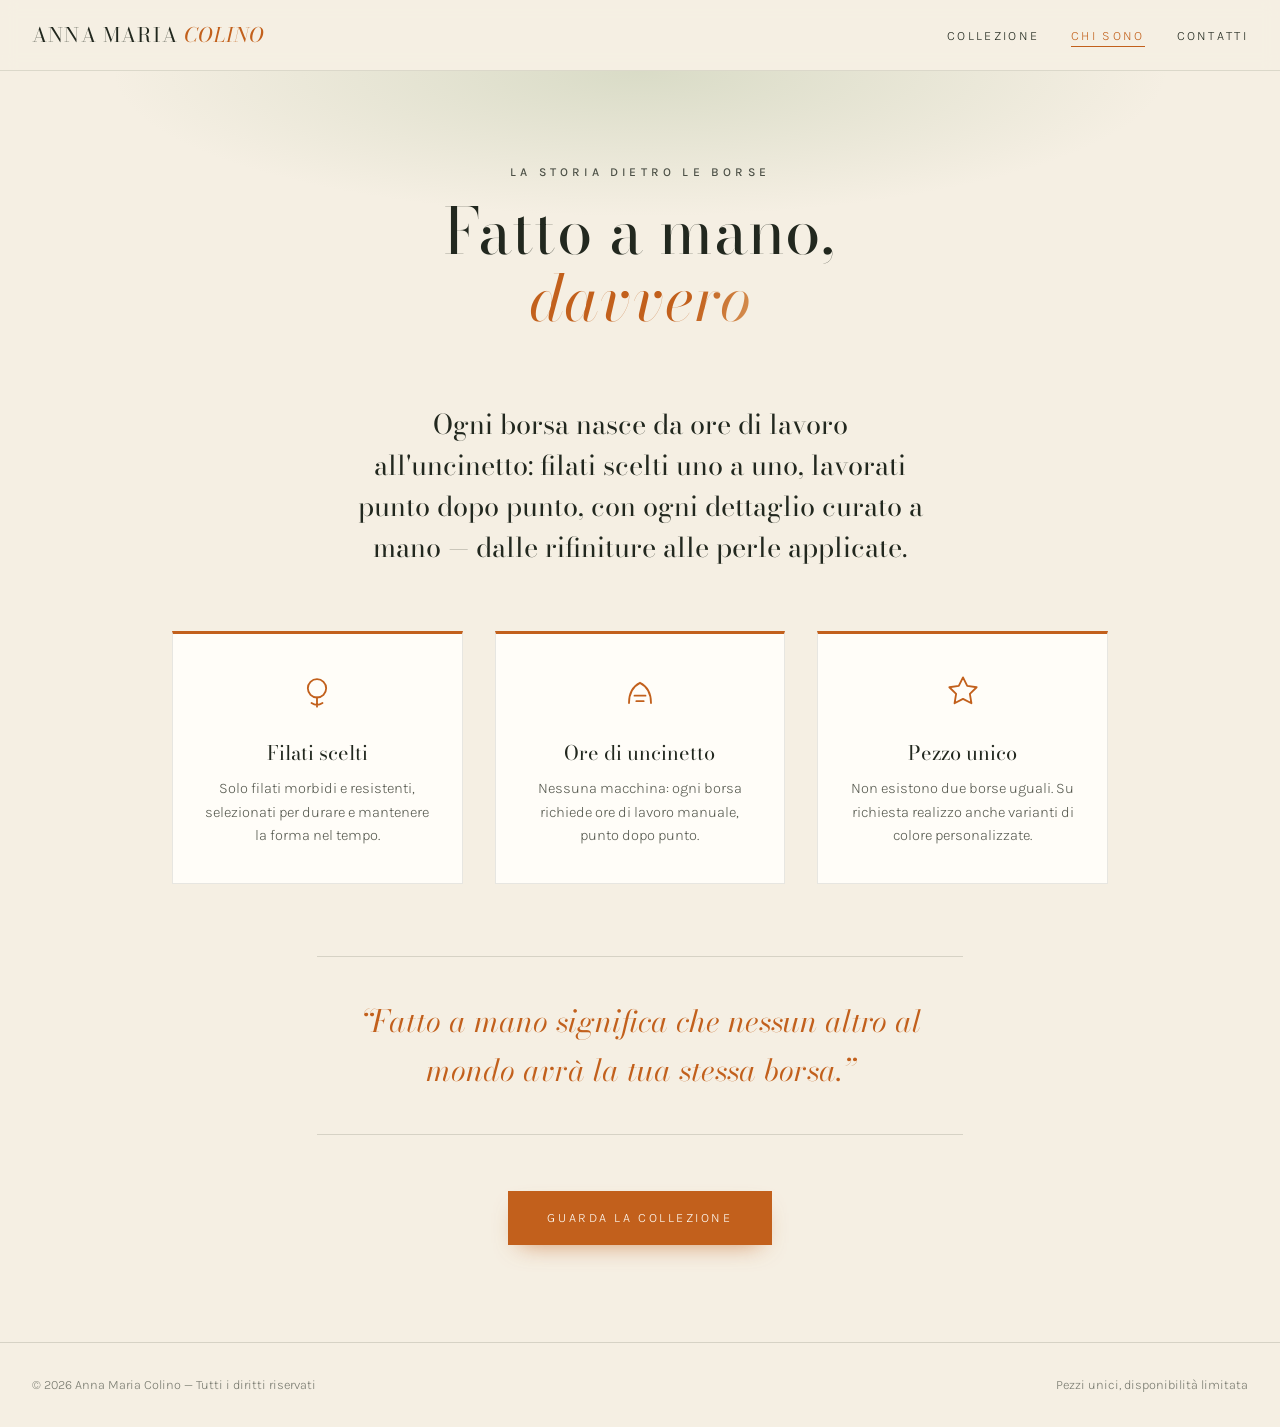
==== chi-sono.html @ 3a555c47 "Fix fascia grigia sopra la prima foto: entrambe le immagini in assoluto Co-Authored-By: Claude Opus " ====
<!DOCTYPE html>
<html lang="it">
<head>
<meta charset="UTF-8">
<meta name="viewport" content="width=device-width, initial-scale=1.0, viewport-fit=cover">
<title>Chi sono — Anna Maria Colino</title>
<meta name="description" content="La storia dietro le borse fatte a mano all'uncinetto di Anna Maria Colino.">
<link rel="preconnect" href="https://fonts.googleapis.com">
<link rel="preconnect" href="https://fonts.gstatic.com" crossorigin>
<link href="https://fonts.googleapis.com/css2?family=Bodoni+Moda:ital,opsz,wght@0,6..96,400;0,6..96,600;1,6..96,400&family=Karla:wght@300;400;500;600&display=swap" rel="stylesheet">
<link rel="stylesheet" href="style.css?v=5">
<noscript><style>.reveal{opacity:1!important;transform:none!important;}</style></noscript>
</head>
<body>

<div class="scroll-progress" aria-hidden="true"></div>

<nav>
  <a class="logo" href="index.html">Anna Maria <em>Colino</em></a>
  <ul>
    <li><a href="collezione.html">Collezione</a></li>
    <li><a href="chi-sono.html" class="active">Chi sono</a></li>
    <li><a href="contatti.html">Contatti</a></li>
  </ul>
</nav>

<div class="page-head">
  <p class="eyebrow">La storia dietro le borse</p>
  <h1>Fatto a mano, <em>davvero</em></h1>
</div>

<section class="story page-section">
  <p class="story-lead reveal">Ogni borsa nasce da ore di lavoro all'uncinetto: filati scelti uno a uno, lavorati punto dopo punto, con ogni dettaglio curato a mano — dalle rifiniture alle perle applicate.</p>

  <div class="story-points">
    <div class="story-point reveal">
      <svg viewBox="0 0 48 48" aria-hidden="true"><circle cx="24" cy="20" r="10" fill="none" stroke="currentColor" stroke-width="2"/><path d="M24 30 v10 M18 36 q6 4 12 0" fill="none" stroke="currentColor" stroke-width="2" stroke-linecap="round"/></svg>
      <h3>Filati scelti</h3>
      <p>Solo filati morbidi e resistenti, selezionati per durare e mantenere la forma nel tempo.</p>
    </div>
    <div class="story-point reveal">
      <svg viewBox="0 0 48 48" aria-hidden="true"><path d="M12 36 Q12 20 24 14 Q36 20 36 36" fill="none" stroke="currentColor" stroke-width="2" stroke-linecap="round"/><path d="M18 28 h12 M20 34 h8" stroke="currentColor" stroke-width="2" stroke-linecap="round"/></svg>
      <h3>Ore di uncinetto</h3>
      <p>Nessuna macchina: ogni borsa richiede ore di lavoro manuale, punto dopo punto.</p>
    </div>
    <div class="story-point reveal">
      <svg viewBox="0 0 48 48" aria-hidden="true"><path d="M24 8 l4.6 9.3 10.3 1.5 -7.4 7.3 1.7 10.2 -9.2 -4.8 -9.2 4.8 1.7 -10.2 -7.4 -7.3 10.3 -1.5 Z" fill="none" stroke="currentColor" stroke-width="2" stroke-linejoin="round"/></svg>
      <h3>Pezzo unico</h3>
      <p>Non esistono due borse uguali. Su richiesta realizzo anche varianti di colore personalizzate.</p>
    </div>
  </div>

  <blockquote class="story-quote reveal">
    “Fatto a mano significa che nessun altro al mondo avrà la tua stessa borsa.”
  </blockquote>

  <p class="story-cta reveal"><a class="btn" href="collezione.html">Guarda la collezione</a></p>
</section>

<footer>
  <span>© 2026 Anna Maria Colino — Tutti i diritti riservati</span>
  <span>Pezzi unici, disponibilità limitata</span>
</footer>

<script src="script.js?v=5"></script>
</body>
</html>
---- style.css ----
:root{
  --paper:#F5EFE3;
  --ink:#22281F;
  --cognac:#C2601C;
  --sage:#AFBE9C;
  --white:#FFFDF8;
  --display:'Bodoni Moda', serif;
  --body:'Karla', sans-serif;
}
*{margin:0;padding:0;box-sizing:border-box;}
html{scroll-behavior:smooth;}
body{
  background:var(--paper);
  color:var(--ink);
  font-family:var(--body);
  font-weight:300;
  line-height:1.6;
  -webkit-font-smoothing:antialiased;
}
::selection{background:var(--cognac);color:var(--white);}
@media (prefers-reduced-motion: reduce){
  *{animation:none!important;transition:none!important;}
  html{scroll-behavior:auto;}
}

/* ---------- SCROLL PROGRESS ---------- */
.scroll-progress{
  position:fixed; top:0; left:0; z-index:60;
  height:3px; width:100%;
  background:linear-gradient(90deg, var(--cognac), color-mix(in srgb, var(--cognac) 60%, var(--sage)));
  transform-origin:left;
  transform:scaleX(0);
}

/* ---------- MARQUEE ---------- */
.marquee{
  overflow:hidden;
  padding:1.1rem 0;
  background:var(--cognac);
}
.marquee-track{
  display:flex; width:max-content;
  animation:marquee 28s linear infinite;
}
.marquee-track span{
  font-family:var(--display); font-style:italic;
  font-size:1.1rem; letter-spacing:.08em;
  color:var(--white);
  white-space:nowrap;
}
@keyframes marquee{
  to{transform:translateX(-50%);}
}

/* ---------- NAV ---------- */
nav{
  position:sticky; top:0; z-index:50;
  display:flex; justify-content:space-between; align-items:center;
  padding:1.2rem 2rem;
  background:color-mix(in srgb, var(--paper) 88%, transparent);
  backdrop-filter:blur(8px);
  border-bottom:1px solid color-mix(in srgb, var(--ink) 12%, transparent);
  transition:box-shadow .3s ease;
}
nav.scrolled{box-shadow:0 6px 24px -12px color-mix(in srgb, var(--ink) 30%, transparent);}
.logo{
  font-family:var(--display); font-size:1.25rem; letter-spacing:.06em;
  text-decoration:none; color:var(--ink);
}
.logo em{color:var(--cognac);}
nav ul{display:flex; gap:2rem; list-style:none;}
nav a{
  text-decoration:none; color:var(--ink);
  font-size:.8rem; text-transform:uppercase; letter-spacing:.18em;
  position:relative;
}
nav ul a::after{
  content:""; position:absolute; left:0; bottom:-4px;
  width:100%; height:1px; background:var(--cognac);
  transform:scaleX(0); transform-origin:right;
  transition:transform .3s ease;
}
nav ul a:hover::after, nav ul a:focus-visible::after{transform:scaleX(1); transform-origin:left;}
nav a:hover, nav a:focus-visible{color:var(--cognac);}
nav ul a.active{color:var(--cognac);}
nav ul a.active::after{transform:scaleX(1);}
a:focus-visible, button:focus-visible{outline:2px solid var(--cognac); outline-offset:3px;}

/* ---------- HERO ---------- */
header{
  min-height:calc(88svh - 70px);
  display:grid; place-items:center;
  text-align:center;
  padding:4rem 1.5rem 4rem;
  position:relative;
  overflow:hidden;
}
header::before{
  content:"";
  position:absolute; inset:0;
  background:
    radial-gradient(ellipse 60% 45% at 50% 60%, color-mix(in srgb, var(--sage) 65%, transparent), transparent 70%),
    radial-gradient(ellipse 45% 35% at 78% 22%, color-mix(in srgb, var(--cognac) 18%, transparent), transparent 70%),
    radial-gradient(ellipse 40% 30% at 18% 80%, color-mix(in srgb, var(--cognac) 14%, transparent), transparent 70%);
  pointer-events:none;
}
header::after{
  content:"";
  position:absolute; inset:0;
  background-image:radial-gradient(color-mix(in srgb, var(--ink) 7%, transparent) 1px, transparent 1px);
  background-size:22px 22px;
  mask-image:radial-gradient(ellipse 70% 60% at 50% 50%, black, transparent 75%);
  pointer-events:none;
}
.hero-inner{position:relative; z-index:1;}
.hero-inner > *{
  opacity:0;
  animation:heroUp .9s cubic-bezier(.22,.8,.3,1) forwards;
}
.hero-inner .eyebrow{animation-delay:.1s;}
.hero-inner h1{animation-delay:.25s;}
.hero-inner p{animation-delay:.45s;}
.hero-inner .hero-actions{animation-delay:.65s;}
@keyframes heroUp{
  from{opacity:0; transform:translateY(28px);}
  to{opacity:1; transform:none;}
}
.eyebrow{
  font-size:.75rem; text-transform:uppercase; letter-spacing:.35em;
  color:var(--cognac); font-weight:500;
  margin-bottom:1.5rem;
}
h1{
  font-family:var(--display);
  font-weight:400;
  font-size:clamp(2.6rem, 8vw, 6rem);
  line-height:1.05;
  letter-spacing:.01em;
  max-width:14ch;
  margin-inline:auto;
}
h1 em{
  font-style:italic;
  background:linear-gradient(110deg, var(--cognac) 35%, #d99a5e 50%, var(--cognac) 65%);
  background-size:220% 100%;
  -webkit-background-clip:text; background-clip:text;
  -webkit-text-fill-color:transparent; color:transparent;
  animation:shimmer 4.5s ease-in-out infinite;
}
@keyframes shimmer{
  0%,100%{background-position:110% 0;}
  50%{background-position:-10% 0;}
}

/* particelle fluttuanti nella hero */
.dot{
  position:absolute; border-radius:50%;
  background:color-mix(in srgb, var(--cognac) 75%, var(--paper));
  opacity:.5; pointer-events:none;
  animation:float linear infinite;
}
@keyframes float{
  from{transform:translateY(15vh) rotate(0deg);}
  to{transform:translateY(-110vh) rotate(340deg);}
}
header p{
  max-width:44ch;
  margin:1.8rem auto 2.5rem;
  font-size:1.05rem;
  color:color-mix(in srgb, var(--ink) 80%, var(--paper));
}
.btn{
  display:inline-block;
  will-change:transform;
  background:var(--cognac); color:var(--white);
  text-decoration:none;
  font-size:.8rem; text-transform:uppercase; letter-spacing:.2em;
  padding:1rem 2.4rem;
  border:1px solid var(--cognac);
  box-shadow:0 10px 24px -12px color-mix(in srgb, var(--cognac) 70%, transparent);
  transition:background .25s, color .25s, box-shadow .25s;
}
.btn:hover{background:transparent; color:var(--cognac); box-shadow:none;}
.btn--ghost{background:transparent; color:var(--ink); border-color:var(--ink); box-shadow:none; margin-left:.75rem;}
.btn--ghost:hover{background:var(--ink); color:var(--white);}

.scroll-hint{
  position:absolute; bottom:2rem; left:50%; transform:translateX(-50%);
  color:color-mix(in srgb, var(--ink) 55%, var(--paper));
  animation:bob 2.4s ease-in-out infinite;
}
.scroll-hint:hover{color:var(--cognac);}
@keyframes bob{
  0%,100%{transform:translate(-50%,0);}
  50%{transform:translate(-50%,8px);}
}

/* ---------- TESTATA PAGINE INTERNE ---------- */
.page-head{
  padding:4.5rem 1.5rem 1rem;
  text-align:center;
  position:relative;
}
.page-head::before{
  content:"";
  position:absolute; inset:0;
  background:radial-gradient(ellipse 55% 70% at 50% 0%, color-mix(in srgb, var(--sage) 40%, transparent), transparent 75%);
  pointer-events:none;
}
.page-head > *{
  position:relative;
  opacity:0;
  animation:heroUp .8s cubic-bezier(.22,.8,.3,1) forwards;
}
.page-head .eyebrow{animation-delay:.05s; margin-bottom:1rem;}
.page-head h1{font-size:clamp(2.2rem, 6vw, 4rem); animation-delay:.2s;}
.page-head p{
  max-width:48ch; margin:1.2rem auto 0;
  color:color-mix(in srgb, var(--ink) 80%, var(--paper));
  animation-delay:.35s;
}
.page-section{padding-top:3.5rem;}

/* ---------- SEZIONI ---------- */
section{padding:6rem 2rem;}
.section-head{
  display:flex; align-items:baseline; gap:1.5rem;
  max-width:1200px; margin:0 auto 3.5rem;
  border-bottom:1px solid color-mix(in srgb, var(--ink) 20%, transparent);
  padding-bottom:1rem;
}
.section-head h2{
  font-family:var(--display); font-weight:400;
  font-size:clamp(1.8rem, 4vw, 2.8rem);
}
.section-head span{
  font-size:.75rem; text-transform:uppercase; letter-spacing:.25em;
  color:var(--cognac);
}

/* ---------- GRIGLIA PRODOTTI ---------- */
.grid{
  max-width:1200px; margin:0 auto;
  display:grid;
  grid-template-columns:repeat(auto-fill, minmax(300px, 1fr));
  gap:2.5rem 2rem;
}
.grid--single{
  max-width:460px;
}
.card{
  background:var(--white);
  border:1px solid color-mix(in srgb, var(--ink) 10%, transparent);
  display:flex; flex-direction:column;
  transition:transform .2s ease-out, box-shadow .3s ease;
  transform-style:preserve-3d;
  will-change:transform;
}
.card:hover{
  box-shadow:0 24px 50px -18px color-mix(in srgb, var(--ink) 40%, transparent);
}
/* riflesso luce che attraversa la foto al passaggio */
.card-img::after{
  content:"";
  position:absolute; inset:0; z-index:1;
  background:linear-gradient(105deg, transparent 40%, color-mix(in srgb, var(--white) 35%, transparent) 50%, transparent 60%);
  transform:translateX(-120%);
  pointer-events:none;
}
.card:hover .card-img::after{
  transition:transform .9s ease;
  transform:translateX(120%);
}
.card-img{
  aspect-ratio:4/5;
  background:linear-gradient(160deg, var(--sage), color-mix(in srgb, var(--sage) 50%, var(--paper)));
  display:grid; place-items:center;
  position:relative;
  overflow:hidden;
}
.card-img img{
  width:100%; height:100%; object-fit:cover; display:block;
}
.badge{
  position:absolute; top:.9rem; left:.9rem; z-index:2;
  background:var(--cognac); color:var(--white);
  font-size:.65rem; text-transform:uppercase; letter-spacing:.15em;
  padding:.35rem .7rem;
}
.badge--sold{background:var(--ink);}
.card-body{padding:1.4rem 1.4rem 1.6rem; display:flex; flex-direction:column; gap:.4rem; flex:1;}
.card-body h3{
  font-family:var(--display); font-weight:400; font-size:1.35rem;
}
.card-body .desc{
  font-size:.9rem;
  color:color-mix(in srgb, var(--ink) 75%, var(--white));
  flex:1;
}
.card-foot{
  display:flex; justify-content:space-between; align-items:center;
  margin-top:1rem;
  padding-top:1rem;
  border-top:1px solid color-mix(in srgb, var(--ink) 10%, transparent);
}
.price{
  font-family:var(--display); font-size:1.25rem; color:var(--cognac);
}
.card-foot a{
  font-size:.72rem; text-transform:uppercase; letter-spacing:.18em;
  color:var(--ink); text-decoration:none;
  border-bottom:1px solid var(--cognac);
  padding-bottom:2px;
}
.card-foot a:hover{color:var(--cognac);}

.card-img--photo{background:#dcd9cf; cursor:pointer; -webkit-tap-highlight-color:transparent;}
/* Entrambe le foto posizionate uguali: riempiono il box senza fasce vuote (fix Safari) */
.card-img--photo .ph-main{position:absolute; inset:0; transition:transform .6s ease;}
.card-img--photo .ph-alt{position:absolute; inset:0; opacity:0; transition:opacity .35s ease;}
.card:hover .card-img--photo .ph-main{transform:scale(1.04);}
.card:hover .card-img--photo .ph-alt{opacity:1;}

.collection-note{
  max-width:1200px; margin:3rem auto 0;
  text-align:center;
  font-family:var(--display); font-style:italic;
  font-size:1.1rem;
  color:color-mix(in srgb, var(--ink) 60%, var(--paper));
}

/* ---------- CHI SONO (storia) ---------- */
.story{max-width:1000px; margin:0 auto; text-align:center;}
.story-lead{
  font-family:var(--display);
  font-size:clamp(1.25rem, 2.6vw, 1.7rem);
  line-height:1.5;
  max-width:34ch; margin:0 auto 4rem;
}
.story-points{
  display:grid;
  grid-template-columns:repeat(auto-fit, minmax(240px, 1fr));
  gap:2rem;
  margin-bottom:4.5rem;
}
.story-point{
  background:var(--white);
  border:1px solid color-mix(in srgb, var(--ink) 10%, transparent);
  border-top:3px solid var(--cognac);
  padding:2.2rem 1.6rem;
  transition:transform .3s ease, box-shadow .3s ease;
}
.story-point:hover{
  transform:translateY(-6px);
  box-shadow:0 18px 40px -18px color-mix(in srgb, var(--ink) 30%, transparent);
}
.story-point svg{
  width:44px; height:44px;
  color:var(--cognac);
  margin-bottom:1rem;
}
.story-point h3{
  font-family:var(--display); font-weight:400;
  font-size:1.25rem; margin-bottom:.5rem;
}
.story-point p{
  font-size:.92rem;
  color:color-mix(in srgb, var(--ink) 75%, var(--paper));
}
.story-quote{
  font-family:var(--display); font-style:italic;
  font-size:clamp(1.3rem, 3vw, 1.9rem);
  color:var(--cognac);
  border-block:1px solid color-mix(in srgb, var(--ink) 15%, transparent);
  padding:2.5rem 1rem;
  max-width:34ch; margin:0 auto 3.5rem;
}
.story-cta{margin:0;}

/* ---------- CHI SONO ---------- */
.about{
  background:var(--ink); color:var(--paper);
}
.about .section-head{border-color:color-mix(in srgb, var(--paper) 25%, transparent);}
.about .section-head span{color:var(--sage);}
.about-inner{
  max-width:1200px; margin:0 auto;
  display:grid; grid-template-columns:1fr 1fr; gap:4rem;
  align-items:center;
}
.about-inner p{
  font-size:1.05rem;
  color:color-mix(in srgb, var(--paper) 85%, var(--ink));
  margin-bottom:1.2rem;
}
.about-visual{
  aspect-ratio:1/1;
  border:1px solid color-mix(in srgb, var(--paper) 30%, transparent);
  display:grid; place-items:center;
  font-family:var(--display); font-style:italic;
  font-size:clamp(1.4rem, 3vw, 2rem);
  color:var(--sage);
  text-align:center; padding:2rem;
}
@media (max-width:800px){
  .about-inner{grid-template-columns:1fr;}
  .about-visual{aspect-ratio:16/9;}
}

/* ---------- CONTATTI ---------- */
.contact{text-align:center;}
.contact p{max-width:50ch; margin:0 auto 2.5rem; font-size:1.05rem;}
.contact-links{
  display:flex; flex-wrap:wrap; justify-content:center; gap:1rem;
}

/* ---------- PAGINA CONTATTI ---------- */
.contact-page{max-width:1050px; margin:0 auto;}
.contact-grid{
  display:grid; grid-template-columns:1fr 1.1fr; gap:3.5rem;
  align-items:start;
}
.contact-info h2{
  font-family:var(--display); font-weight:400;
  font-size:clamp(1.6rem, 3vw, 2.2rem);
  margin-bottom:1rem;
}
.contact-info > p{
  color:color-mix(in srgb, var(--ink) 80%, var(--paper));
  margin-bottom:2rem;
}
.contact-facts{list-style:none; display:flex; flex-direction:column; gap:1.4rem;}
.contact-facts li{display:flex; gap:1rem; align-items:flex-start; font-size:.92rem;}
.contact-facts svg{
  width:26px; height:26px; flex-shrink:0;
  color:var(--cognac); margin-top:.15rem;
}
.contact-facts strong{font-weight:600;}
.contact-facts span{color:color-mix(in srgb, var(--ink) 75%, var(--paper));}

.contact-form{
  display:flex; flex-direction:column; gap:1.1rem;
  background:var(--white);
  border:1px solid color-mix(in srgb, var(--ink) 10%, transparent);
  border-top:4px solid var(--cognac);
  padding:2.2rem 1.8rem;
  box-shadow:0 20px 45px -25px color-mix(in srgb, var(--ink) 35%, transparent);
}
.contact-form label{
  display:flex; flex-direction:column; gap:.35rem;
  font-size:.75rem; text-transform:uppercase; letter-spacing:.15em;
  color:color-mix(in srgb, var(--ink) 70%, var(--paper));
  text-align:left;
}
.contact-form input, .contact-form textarea{
  font-family:var(--body); font-size:1rem;
  padding:.7rem .8rem;
  border:1px solid color-mix(in srgb, var(--ink) 25%, transparent);
  background:var(--paper);
  color:var(--ink);
  resize:vertical;
}
.contact-form input:focus, .contact-form textarea:focus{
  outline:2px solid var(--cognac); outline-offset:0; border-color:transparent;
}
.contact-form .btn{border:none; cursor:pointer; font-family:var(--body); width:100%;}
.form-status{font-size:.9rem; text-align:center; min-height:1.2em; margin:0;}
.form-status.ok{color:#2e7d32;}
.form-status.err{color:#c62828;}
@media (max-width:800px){
  .contact-grid{grid-template-columns:1fr; gap:2.5rem;}
}

/* ---------- FOOTER ---------- */
footer{
  border-top:1px solid color-mix(in srgb, var(--ink) 15%, transparent);
  padding:2rem;
  display:flex; flex-wrap:wrap; justify-content:space-between; gap:1rem;
  font-size:.8rem;
  color:color-mix(in srgb, var(--ink) 60%, var(--paper));
}

/* ---------- ANIMAZIONI ---------- */
.reveal{opacity:0; transform:translateY(30px); transition:opacity .8s ease, transform .8s cubic-bezier(.22,.8,.3,1); transition-delay:var(--d, 0s);}
.reveal.visible{opacity:1; transform:none;}

.badge{animation:badgePop .5s cubic-bezier(.34,1.56,.64,1) .8s backwards;}
@keyframes badgePop{
  from{opacity:0; transform:scale(.6);}
  to{opacity:1; transform:scale(1);}
}

/* ---------- RESPONSIVE / MOBILE ---------- */
@media (max-width:640px){
  nav{
    padding:.9rem 1rem;
    padding-top:calc(.9rem + env(safe-area-inset-top));
    flex-direction:column; gap:.55rem;
  }
  .logo{font-size:1.1rem;}
  nav ul{gap:1.4rem;}
  nav a{font-size:.72rem; padding:.3rem 0; display:inline-block;} /* tap target più alto */

  header{padding:3.5rem 1.25rem 4rem; min-height:calc(88svh - 110px);}
  header p{font-size:.98rem;}
  .hero-actions{display:flex; flex-direction:column; gap:.9rem; align-items:stretch; max-width:320px; margin-inline:auto;}
  .btn{text-align:center; padding:1rem 1.5rem;}
  .btn--ghost{margin-left:0;}
  .scroll-hint{bottom:calc(1.2rem + env(safe-area-inset-bottom));}

  section{padding:3.5rem 1.25rem;}
  .section-head{flex-direction:column; gap:.3rem; margin-bottom:2.5rem;}
  .grid{gap:2rem;}
  .grid--single{max-width:100%;}
  .card-body{padding:1.2rem 1.1rem 1.3rem;}
  .about-inner{gap:2.5rem;}
  .about-visual{aspect-ratio:auto; padding:2.5rem 1.5rem;}
  .contact-links{flex-direction:column; align-items:stretch; max-width:320px; margin-inline:auto;}
  footer{
    flex-direction:column; text-align:center; gap:.4rem;
    padding-bottom:calc(2rem + env(safe-area-inset-bottom));
  }
}

/* Dispositivi touch: niente hover; la seconda foto si rivela scorrendo (vedi script.js) */
@media (hover:none){
  .card{will-change:auto;}          /* niente layer GPU extra: più fluido su mobile */
  .card-img::after{display:none;}   /* riflesso luce disattivato su touch */
  .card:hover{transform:none; box-shadow:none;}
  .card:hover .card-img--photo .ph-main{transform:none;}
  .card:hover .card-img--photo .ph-alt{opacity:0;}
  .card:hover .card-img::after{transition:none; transform:translateX(-120%);}
  /* !important: il tap su mobile attiva anche :hover, che altrimenti vince e tiene la foto nascosta */
  .card-img--photo .ph-alt{transition:opacity .6s ease;}
  .card-img--photo.show-alt .ph-alt{opacity:1!important;}
  .card-img--photo::before{
    content:"Tocca per girare";
    position:absolute; bottom:.7rem; right:.7rem; z-index:2;
    font-size:.6rem; text-transform:uppercase; letter-spacing:.15em;
    background:color-mix(in srgb, var(--ink) 65%, transparent);
    color:var(--white); padding:.3rem .6rem;
    border-radius:2px;
  }
  .card-img--photo.show-alt::before{content:"Tocca per tornare";}
  .btn:hover{background:var(--ink); color:var(--white);}
  .btn--ghost:hover{background:transparent; color:var(--ink);}
}

/* Schermi molto piccoli (iPhone SE, ecc.) */
@media (max-width:380px){
  h1{font-size:2.2rem;}
  .eyebrow{font-size:.65rem; letter-spacing:.25em;}
  nav ul{gap:1rem;}
  nav a{font-size:.65rem;}
}
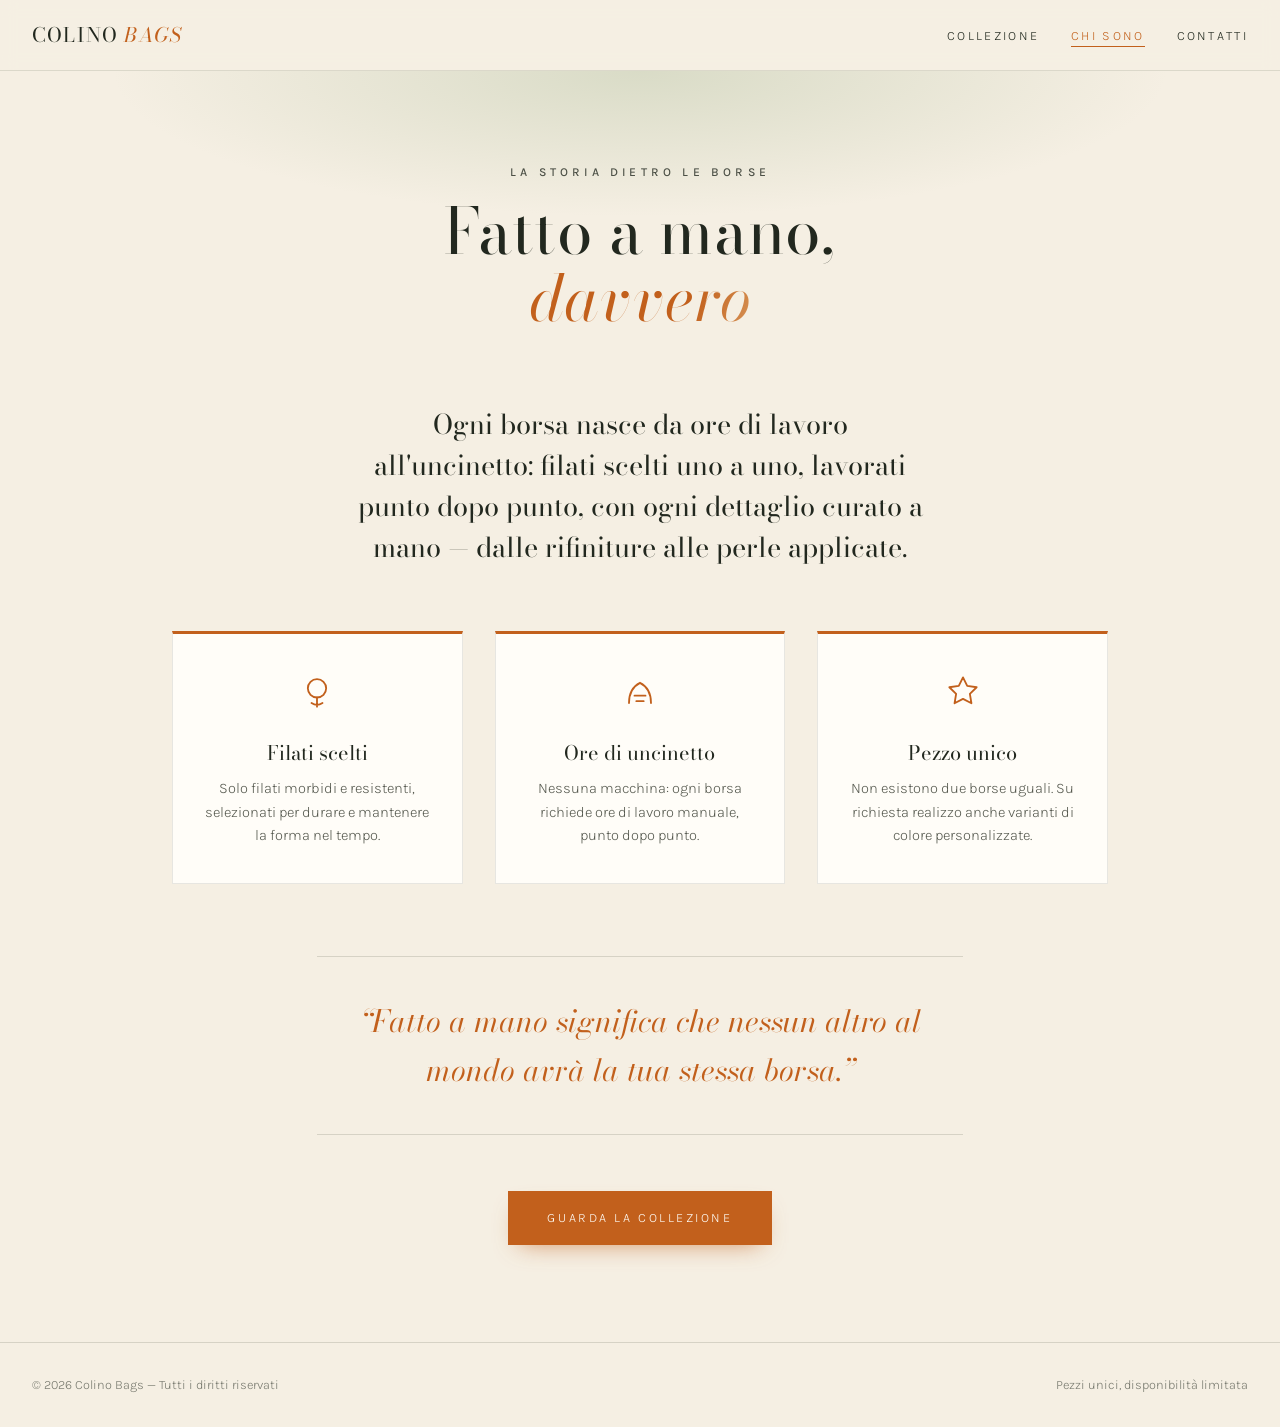
==== commit 3faad35f: "Rinomina il sito da 'Anna Maria Colino' a 'Colino Bags' (logo, titoli, footer, meta, marquee) Co-Aut" ====
--- a/chi-sono.html
+++ b/chi-sono.html
@@ -3,12 +3,12 @@
 <head>
 <meta charset="UTF-8">
 <meta name="viewport" content="width=device-width, initial-scale=1.0, viewport-fit=cover">
-<title>Chi sono — Anna Maria Colino</title>
-<meta name="description" content="La storia dietro le borse fatte a mano all'uncinetto di Anna Maria Colino.">
+<title>Chi sono — Colino Bags</title>
+<meta name="description" content="La storia dietro le borse fatte a mano all'uncinetto di Colino Bags.">
 <link rel="preconnect" href="https://fonts.googleapis.com">
 <link rel="preconnect" href="https://fonts.gstatic.com" crossorigin>
 <link href="https://fonts.googleapis.com/css2?family=Bodoni+Moda:ital,opsz,wght@0,6..96,400;0,6..96,600;1,6..96,400&family=Karla:wght@300;400;500;600&display=swap" rel="stylesheet">
-<link rel="stylesheet" href="style.css?v=5">
+<link rel="stylesheet" href="style.css?v=11">
 <noscript><style>.reveal{opacity:1!important;transform:none!important;}</style></noscript>
 </head>
 <body>
@@ -16,7 +16,7 @@
 <div class="scroll-progress" aria-hidden="true"></div>
 
 <nav>
-  <a class="logo" href="index.html">Anna Maria <em>Colino</em></a>
+  <a class="logo" href="index.html">Colino <em>Bags</em></a>
   <ul>
     <li><a href="collezione.html">Collezione</a></li>
     <li><a href="chi-sono.html" class="active">Chi sono</a></li>
@@ -58,10 +58,10 @@
 </section>
 
 <footer>
-  <span>© 2026 Anna Maria Colino — Tutti i diritti riservati</span>
+  <span>© 2026 Colino Bags — Tutti i diritti riservati</span>
   <span>Pezzi unici, disponibilità limitata</span>
 </footer>
 
-<script src="script.js?v=5"></script>
+<script src="script.js?v=11"></script>
 </body>
 </html>
--- a/style.css
+++ b/style.css
@@ -329,6 +329,98 @@
   color:color-mix(in srgb, var(--ink) 60%, var(--paper));
 }
 
+/* ---------- CARD CLICCABILE (link a pagina prodotto) ---------- */
+.card--link{text-decoration:none; color:inherit;}
+.card-body--min{
+  flex-direction:row; justify-content:space-between; align-items:center;
+  gap:.6rem; margin-top:0;
+}
+.card-body--min h3{margin:0;}
+.card-body--min .go{
+  font-size:.72rem; text-transform:uppercase; letter-spacing:.15em;
+  color:var(--cognac); white-space:nowrap;
+}
+
+/* ---------- CAROSELLO A PUNTINI ---------- */
+.dots{
+  position:absolute; bottom:.7rem; left:50%; transform:translateX(-50%);
+  z-index:3; display:flex; gap:.45rem;
+}
+.dot-btn{
+  width:7px; height:7px; border-radius:50%; cursor:pointer;
+  background:color-mix(in srgb, var(--white) 55%, transparent);
+  box-shadow:0 0 0 1px color-mix(in srgb, var(--ink) 20%, transparent);
+  transition:background .2s ease, transform .2s ease;
+}
+.dot-btn.is-active{background:var(--white); transform:scale(1.3);}
+
+/* Carosello nativo scroll-snap (fluido, gestito dal browser) */
+.card-img--carousel .carousel{
+  position:absolute; inset:0;
+  display:flex;
+  overflow-x:auto; overflow-y:hidden;
+  scroll-snap-type:x mandatory;
+  scroll-behavior:smooth;
+  scrollbar-width:none;
+  -webkit-overflow-scrolling:touch;
+  overscroll-behavior-x:contain;
+}
+.card-img--carousel .carousel::-webkit-scrollbar{display:none;}
+.card-img--carousel .carousel img{
+  flex:0 0 100%; width:100%; height:100%;
+  object-fit:cover; display:block;
+  scroll-snap-align:center;
+}
+
+/* ---------- PAGINA PRODOTTO ---------- */
+.product{max-width:1100px; margin:0 auto; padding:1rem 1.5rem 5rem;}
+.product-inner{
+  display:grid; grid-template-columns:1.05fr 1fr; gap:3rem; align-items:start;
+}
+.product-gallery{display:flex; flex-direction:column; align-items:flex-start; gap:1rem;}
+.pg-main{
+  width:100%; display:block;
+  aspect-ratio:4/5; object-fit:cover; object-position:center;
+  border:1px solid color-mix(in srgb, var(--ink) 10%, transparent);
+}
+.pg-switch{display:flex; align-items:center; gap:.85rem;}
+.pg-thumb{
+  padding:0; margin:0; cursor:pointer; background:none;
+  width:88px; height:88px; overflow:hidden; flex:none;
+  border:2px solid color-mix(in srgb, var(--ink) 18%, transparent);
+  transition:border-color .2s ease;
+  -webkit-tap-highlight-color:transparent;
+}
+.pg-thumb img{width:100%; height:100%; object-fit:cover; display:block;}
+.pg-thumb:hover{border-color:var(--cognac);}
+.pg-hint{
+  font-size:.72rem; text-transform:uppercase; letter-spacing:.15em;
+  color:color-mix(in srgb, var(--ink) 55%, var(--paper));
+}
+.product-info{position:sticky; top:110px;}
+.product-info h1{font-size:clamp(2rem, 5vw, 3.2rem); max-width:none; margin:.6rem 0 .4rem;}
+.product-desc{
+  margin:1.2rem 0;
+  color:color-mix(in srgb, var(--ink) 80%, var(--paper));
+  font-size:1.02rem;
+}
+.product-specs{list-style:none; margin:1.6rem 0;}
+.product-specs li{
+  padding:.7rem 0;
+  border-bottom:1px solid color-mix(in srgb, var(--ink) 12%, transparent);
+  font-size:.92rem; display:flex; gap:.7rem; align-items:baseline;
+}
+.product-specs li:first-child{border-top:1px solid color-mix(in srgb, var(--ink) 12%, transparent);}
+.product-specs li::before{content:"—"; color:var(--cognac);}
+.product-cta{margin-top:1.8rem;}
+.product-back{
+  display:inline-block; margin-top:1.6rem;
+  font-size:.75rem; text-transform:uppercase; letter-spacing:.18em;
+  color:var(--ink); text-decoration:none;
+  border-bottom:1px solid var(--cognac); padding-bottom:2px;
+}
+.product-back:hover{color:var(--cognac);}
+
 /* ---------- CHI SONO (storia) ---------- */
 .story{max-width:1000px; margin:0 auto; text-align:center;}
 .story-lead{
@@ -511,8 +603,18 @@
   section{padding:3.5rem 1.25rem;}
   .section-head{flex-direction:column; gap:.3rem; margin-bottom:2.5rem;}
   .grid{gap:2rem;}
+  /* 2 borse per riga: solo nella collezione */
+  .grid--two{grid-template-columns:1fr 1fr; gap:1.6rem .9rem;}
   .grid--single{max-width:100%;}
   .card-body{padding:1.2rem 1.1rem 1.3rem;}
+  .card-body--min{padding:.8rem .3rem .2rem; flex-direction:column; gap:.25rem; text-align:center;}
+  .card-body--min h3{font-size:1rem; line-height:1.2;}
+  .card-body--min .go{font-size:.6rem; letter-spacing:.12em;}
+  .badge{font-size:.52rem; padding:.28rem .5rem; top:.55rem; left:.55rem;}
+  /* Pagina prodotto impilata */
+  .product{padding:.5rem 1.25rem 4rem;}
+  .product-inner{grid-template-columns:1fr; gap:1.5rem;}
+  .product-info{position:static;}
   .about-inner{gap:2.5rem;}
   .about-visual{aspect-ratio:auto; padding:2.5rem 1.5rem;}
   .contact-links{flex-direction:column; align-items:stretch; max-width:320px; margin-inline:auto;}
@@ -525,23 +627,28 @@
 /* Dispositivi touch: niente hover; la seconda foto si rivela scorrendo (vedi script.js) */
 @media (hover:none){
   .card{will-change:auto;}          /* niente layer GPU extra: più fluido su mobile */
+  .btn{will-change:auto;}
   .card-img::after{display:none;}   /* riflesso luce disattivato su touch */
+  /* Barra opaca senza sfocatura: niente ricalcolo del blur a ogni frame di scroll */
+  nav{backdrop-filter:none; -webkit-backdrop-filter:none; background:var(--paper);}
+  /* Titolo con gradiente statico: niente ridisegno continuo del testo */
+  h1 em{animation:none; background-position:50% 0;}
   .card:hover{transform:none; box-shadow:none;}
   .card:hover .card-img--photo .ph-main{transform:none;}
   .card:hover .card-img--photo .ph-alt{opacity:0;}
   .card:hover .card-img::after{transition:none; transform:translateX(-120%);}
   /* !important: il tap su mobile attiva anche :hover, che altrimenti vince e tiene la foto nascosta */
-  .card-img--photo .ph-alt{transition:opacity .6s ease;}
+  .card-img--photo .ph-alt{transition:opacity .5s ease;}
   .card-img--photo.show-alt .ph-alt{opacity:1!important;}
-  .card-img--photo::before{
+  /* Etichetta "Tocca per girare" solo sulle card della home (flip) */
+  .card-img--flip::before{
     content:"Tocca per girare";
-    position:absolute; bottom:.7rem; right:.7rem; z-index:2;
+    position:absolute; bottom:.7rem; right:.7rem; z-index:3;
     font-size:.6rem; text-transform:uppercase; letter-spacing:.15em;
     background:color-mix(in srgb, var(--ink) 65%, transparent);
-    color:var(--white); padding:.3rem .6rem;
-    border-radius:2px;
+    color:var(--white); padding:.3rem .6rem; border-radius:2px;
   }
-  .card-img--photo.show-alt::before{content:"Tocca per tornare";}
+  .card-img--flip.show-alt::before{content:"Tocca per tornare";}
   .btn:hover{background:var(--ink); color:var(--white);}
   .btn--ghost:hover{background:transparent; color:var(--ink);}
 }
